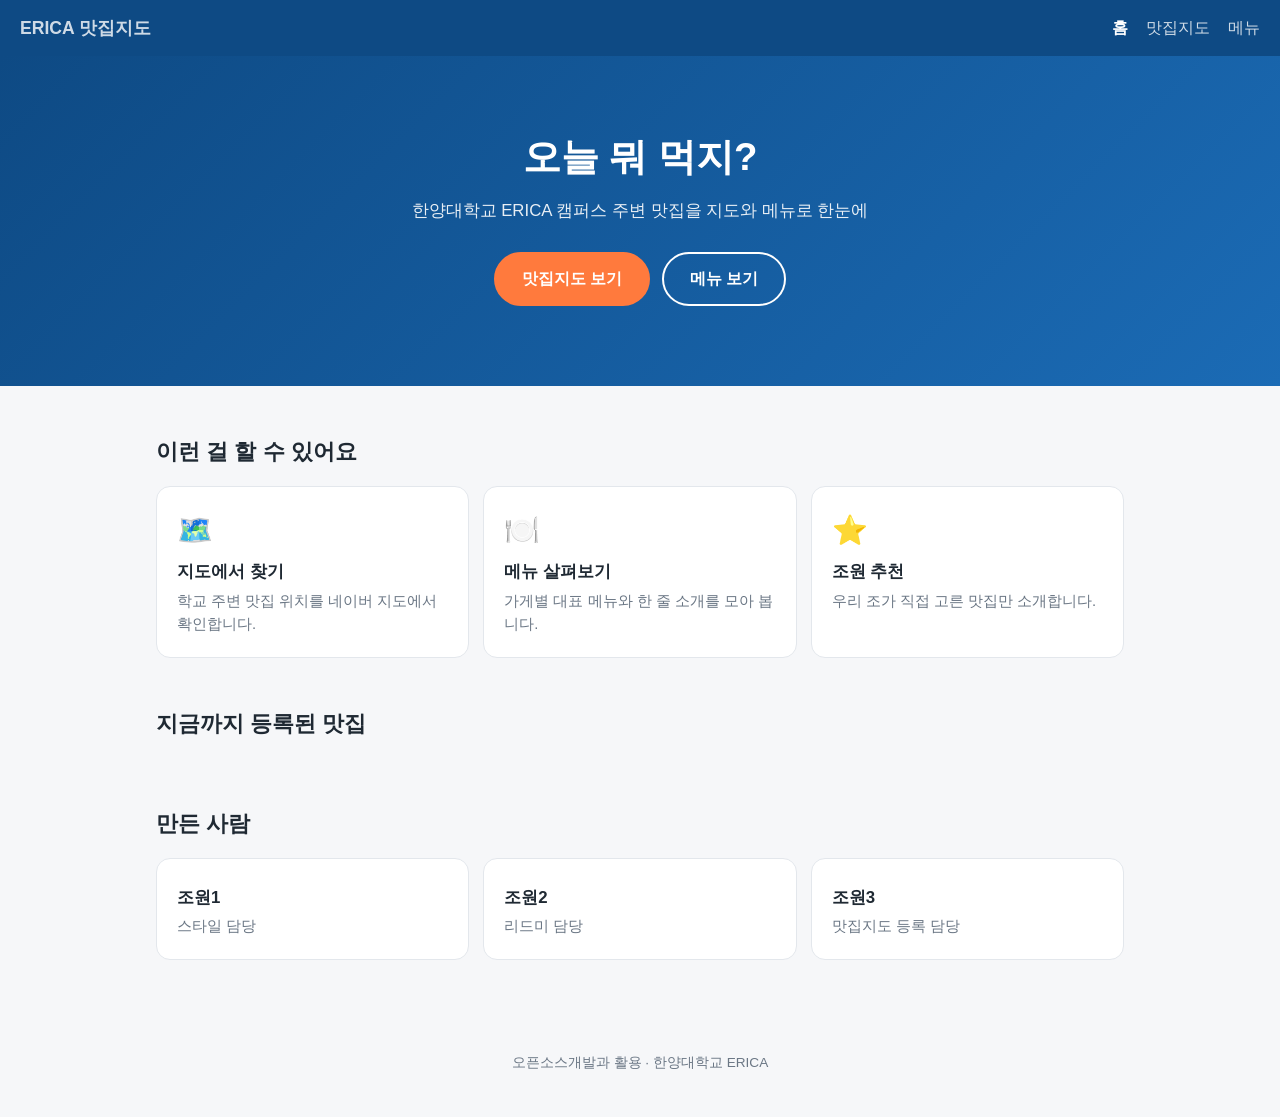
==== index.html @ ca1835ab "첫페이지만들기" ====
<!DOCTYPE html>
<html lang="ko">
<head>
  <meta charset="UTF-8">
  <meta name="viewport" content="width=device-width, initial-scale=1.0">
  <title>ERICA 맛집지도</title>
  <style>
    :root {
      --main: #0e4a84;
      --accent: #ff7a3d;
      --bg: #f6f7f9;
      --card: #ffffff;
      --text: #1f2933;
      --sub: #6b7785;
      --line: #e3e7ec;
    }
    * { box-sizing: border-box; }
    body {
      margin: 0;
      font-family: "Pretendard", "Apple SD Gothic Neo", "Malgun Gothic", sans-serif;
      background: var(--bg);
      color: var(--text);
      line-height: 1.6;
    }
    a { color: inherit; text-decoration: none; }

    /* 상단 메뉴 */
    .nav {
      background: var(--main);
      color: #fff;
      display: flex;
      justify-content: space-between;
      align-items: center;
      padding: 14px 20px;
    }
    .nav .logo { font-weight: 800; font-size: 1.1rem; }
    .nav ul { list-style: none; display: flex; gap: 18px; margin: 0; padding: 0; }
    .nav a { opacity: 0.8; }
    .nav a:hover, .nav a.active { opacity: 1; font-weight: 700; }

    /* 첫 화면 */
    .hero {
      background: linear-gradient(135deg, var(--main), #1b6bb5);
      color: #fff;
      text-align: center;
      padding: 70px 16px 80px;
    }
    .hero h1 { font-size: 2.4rem; margin: 0 0 10px; }
    .hero p { font-size: 1.05rem; opacity: 0.9; margin: 0 0 28px; }
    .buttons { display: flex; gap: 12px; justify-content: center; flex-wrap: wrap; }
    .btn {
      padding: 12px 26px;
      border-radius: 999px;
      font-weight: 700;
      border: 2px solid #fff;
    }
    .btn.primary { background: var(--accent); border-color: var(--accent); }
    .btn:hover { opacity: 0.9; }

    main { max-width: 1000px; margin: 0 auto; padding: 0 16px; }
    section { margin: 48px 0; }
    h2 { font-size: 1.4rem; margin: 0 0 16px; }

    /* 카드 공통 */
    .grid { display: grid; grid-template-columns: repeat(auto-fit, minmax(200px, 1fr)); gap: 14px; }
    .card {
      background: var(--card);
      border: 1px solid var(--line);
      border-radius: 14px;
      padding: 20px;
    }
    .card .icon { font-size: 1.8rem; }
    .card h3 { margin: 6px 0 4px; font-size: 1.05rem; }
    .card p { margin: 0; color: var(--sub); font-size: 0.92rem; }
    a.card:hover { border-color: var(--main); }

    .count { color: var(--accent); font-weight: 800; }

    footer { text-align: center; color: var(--sub); font-size: 0.85rem; padding: 30px 16px; }

    @media (max-width: 600px) {
      .nav { flex-direction: column; gap: 8px; }
      .hero h1 { font-size: 1.8rem; }
    }
  </style>
</head>
<body>
  <!-- 상단 메뉴 -->
  <nav class="nav">
    <a href="index.html" class="logo">ERICA 맛집지도</a>
    <ul>
      <li><a href="index.html" class="active">홈</a></li>
      <li><a href="map.html">맛집지도</a></li>
      <li><a href="menu.html">메뉴</a></li>
    </ul>
  </nav>

  <!-- 첫 화면 -->
  <header class="hero">
    <h1>오늘 뭐 먹지?</h1>
    <p>한양대학교 ERICA 캠퍼스 주변 맛집을 지도와 메뉴로 한눈에</p>
    <div class="buttons">
      <a href="map.html" class="btn primary">맛집지도 보기</a>
      <a href="menu.html" class="btn">메뉴 보기</a>
    </div>
  </header>

  <main>
    <!-- 소개 -->
    <section>
      <h2>이런 걸 할 수 있어요</h2>
      <div class="grid">
        <a href="map.html" class="card">
          <div class="icon">🗺️</div>
          <h3>지도에서 찾기</h3>
          <p>학교 주변 맛집 위치를 네이버 지도에서 확인합니다.</p>
        </a>
        <a href="menu.html" class="card">
          <div class="icon">🍽️</div>
          <h3>메뉴 살펴보기</h3>
          <p>가게별 대표 메뉴와 한 줄 소개를 모아 봅니다.</p>
        </a>
        <div class="card">
          <div class="icon">⭐</div>
          <h3>조원 추천</h3>
          <p>우리 조가 직접 고른 맛집만 소개합니다.</p>
        </div>
      </div>
    </section>

    <!-- 음식 종류별 개수 (data.js에서 자동 계산) -->
    <section>
      <h2>지금까지 등록된 맛집 <span class="count" id="total"></span></h2>
      <div class="grid" id="categories"></div>
    </section>

    <!-- 조원 소개 -->
    <section>
      <h2>만든 사람</h2>
      <div class="grid">
        <div class="card">
          <h3>조원1</h3>
          <p>스타일 담당</p>
        </div>
        <div class="card">
          <h3>조원2</h3>
          <p>리드미 담당</p>
        </div>
        <div class="card">
          <h3>조원3</h3>
          <p>맛집지도 등록 담당</p>
        </div>
      </div>
    </section>
  </main>

  <footer>
    <p>오픈소스개발과 활용 · 한양대학교 ERICA</p>
  </footer>

  <script src="data.js"></script>
  <script>
    // 음식 종류별로 맛집 개수를 세어 카드로 보여줍니다.
    const counts = {};
    RESTAURANTS.forEach((r) => {
      counts[r.category] = (counts[r.category] || 0) + 1;
    });

    document.getElementById("total").textContent = RESTAURANTS.length + "곳";

    const box = document.getElementById("categories");
    Object.keys(counts).forEach((cat) => {
      const a = document.createElement("a");
      a.className = "card";
      a.href = "menu.html?category=" + encodeURIComponent(cat);
      a.innerHTML = "<h3>" + cat + "</h3><p><span class='count'>" + counts[cat] + "곳</span> 보러 가기 →</p>";
      box.appendChild(a);
    });
  </script>
</body>
</html>
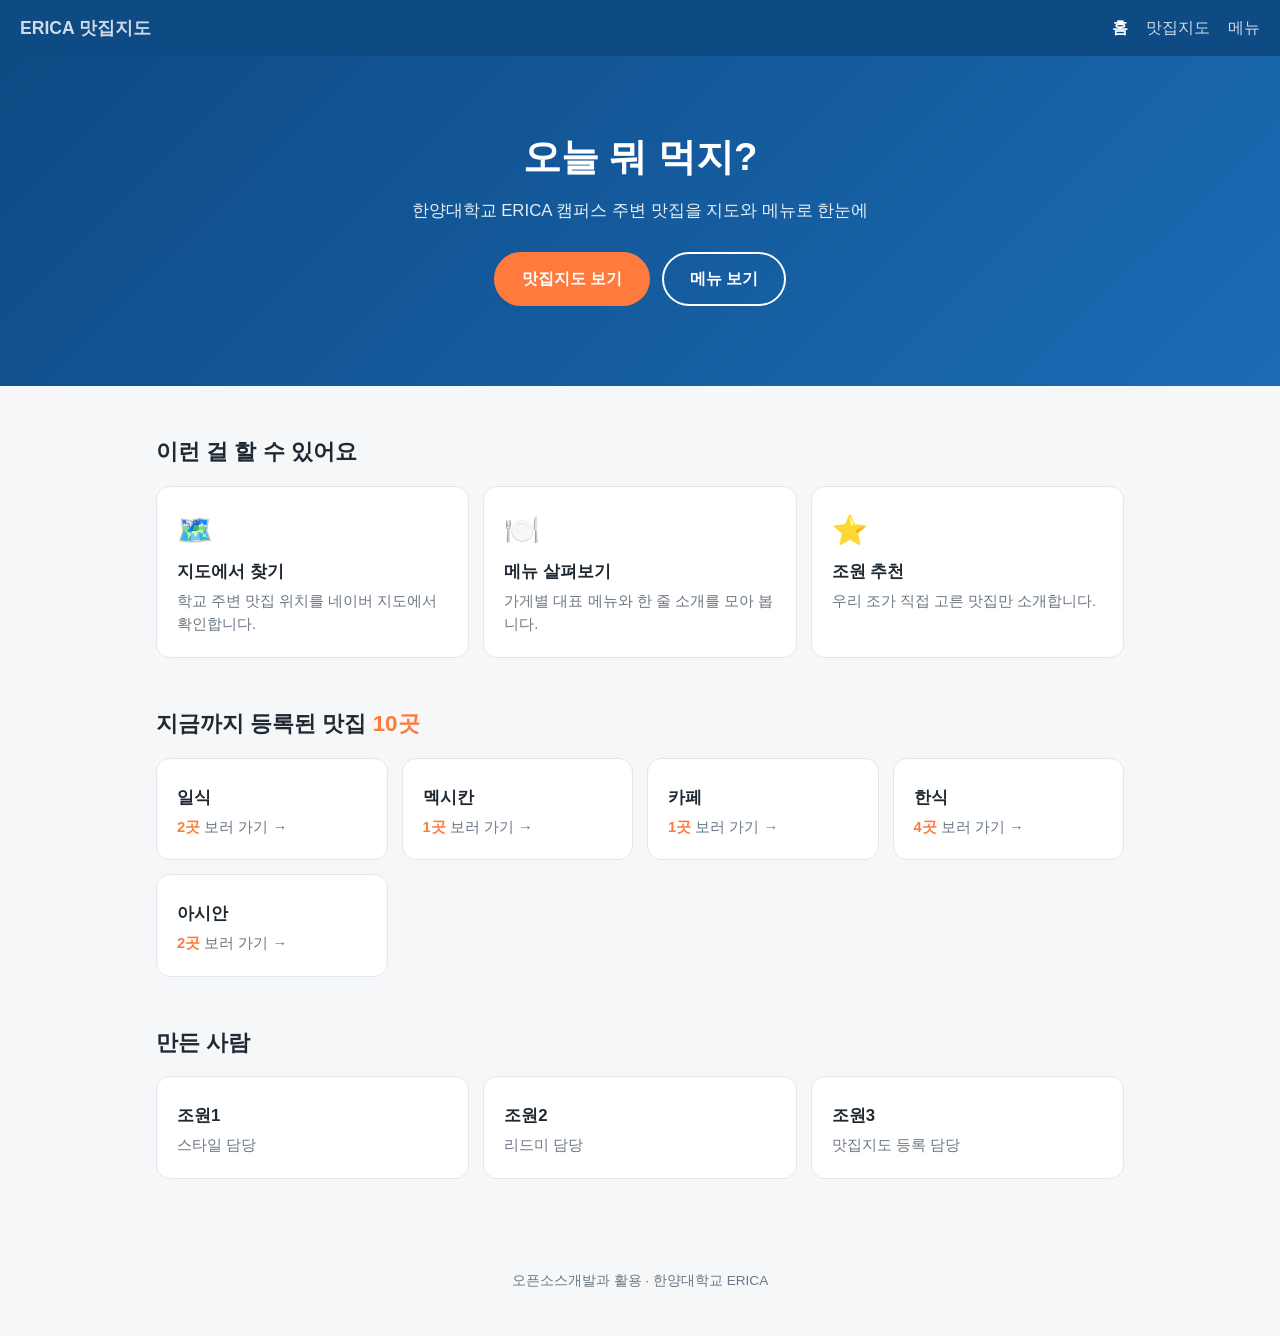
==== commit edcf59f9: "웹사이트 디자인 및 CSS 스타일 개선" ====
--- a/index.html
+++ b/index.html
@@ -1,6 +1,8 @@
 <!DOCTYPE html>
 <html lang="ko">
 <head>
+  <link rel="stylesheet" href="style.css">
+
   <meta charset="UTF-8">
   <meta name="viewport" content="width=device-width, initial-scale=1.0">
   <title>ERICA 맛집지도</title>
@@ -83,12 +85,14 @@
       .hero h1 { font-size: 1.8rem; }
     }
   </style>
+   <link rel="stylesheet" href="style.css">
 </head>
 <body>
   <!-- 상단 메뉴 -->
   <nav class="nav">
     <a href="index.html" class="logo">ERICA 맛집지도</a>
     <ul>
+
       <li><a href="index.html" class="active">홈</a></li>
       <li><a href="map.html">맛집지도</a></li>
       <li><a href="menu.html">메뉴</a></li>
@@ -179,3 +183,4 @@
   </script>
 </body>
 </html>
+
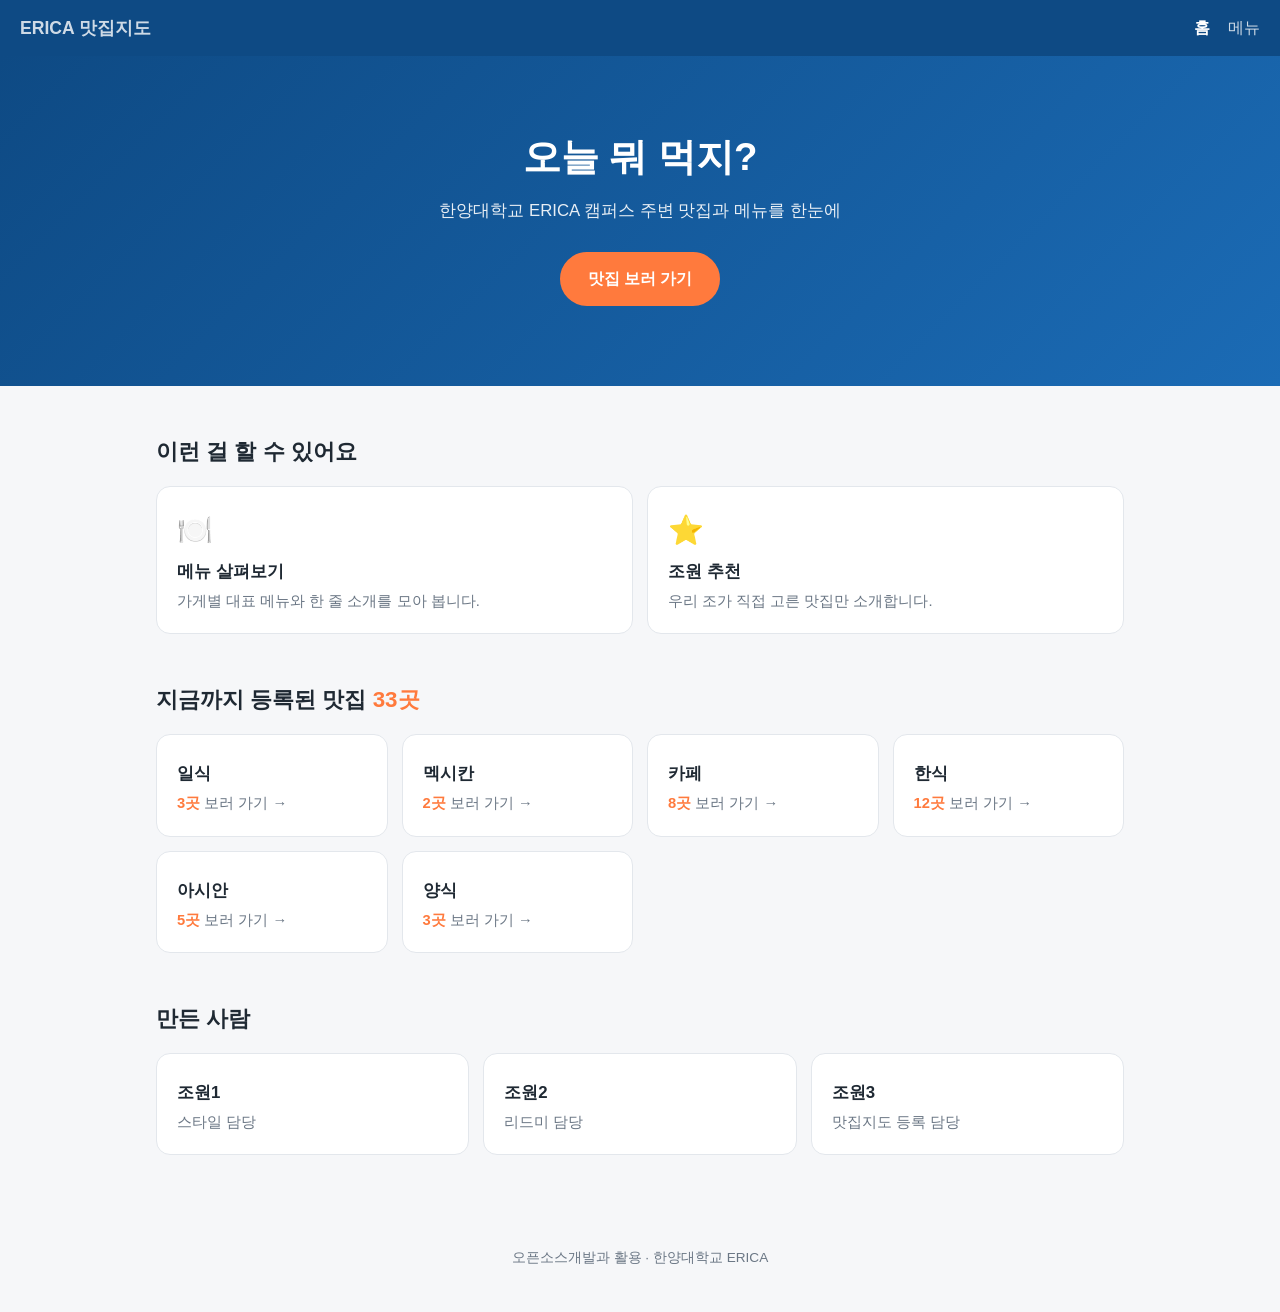
==== commit b6b402dc: "인덱스 수정 Removed duplicate stylesheet link and updated text content." ====
--- a/index.html
+++ b/index.html
@@ -1,8 +1,6 @@
 <!DOCTYPE html>
 <html lang="ko">
 <head>
-  <link rel="stylesheet" href="style.css">
-
   <meta charset="UTF-8">
   <meta name="viewport" content="width=device-width, initial-scale=1.0">
   <title>ERICA 맛집지도</title>
@@ -85,16 +83,15 @@
       .hero h1 { font-size: 1.8rem; }
     }
   </style>
-   <link rel="stylesheet" href="style.css">
+  <!-- 스타일 담당이 만든 디자인 -->
+  <link rel="stylesheet" href="style.css">
 </head>
 <body>
   <!-- 상단 메뉴 -->
   <nav class="nav">
     <a href="index.html" class="logo">ERICA 맛집지도</a>
     <ul>
-
       <li><a href="index.html" class="active">홈</a></li>
-      <li><a href="map.html">맛집지도</a></li>
       <li><a href="menu.html">메뉴</a></li>
     </ul>
   </nav>
@@ -102,10 +99,9 @@
   <!-- 첫 화면 -->
   <header class="hero">
     <h1>오늘 뭐 먹지?</h1>
-    <p>한양대학교 ERICA 캠퍼스 주변 맛집을 지도와 메뉴로 한눈에</p>
+    <p>한양대학교 ERICA 캠퍼스 주변 맛집과 메뉴를 한눈에</p>
     <div class="buttons">
-      <a href="map.html" class="btn primary">맛집지도 보기</a>
-      <a href="menu.html" class="btn">메뉴 보기</a>
+      <a href="menu.html" class="btn primary">맛집 보러 가기</a>
     </div>
   </header>
 
@@ -114,11 +110,6 @@
     <section>
       <h2>이런 걸 할 수 있어요</h2>
       <div class="grid">
-        <a href="map.html" class="card">
-          <div class="icon">🗺️</div>
-          <h3>지도에서 찾기</h3>
-          <p>학교 주변 맛집 위치를 네이버 지도에서 확인합니다.</p>
-        </a>
         <a href="menu.html" class="card">
           <div class="icon">🍽️</div>
           <h3>메뉴 살펴보기</h3>
@@ -183,4 +174,3 @@
   </script>
 </body>
 </html>
-
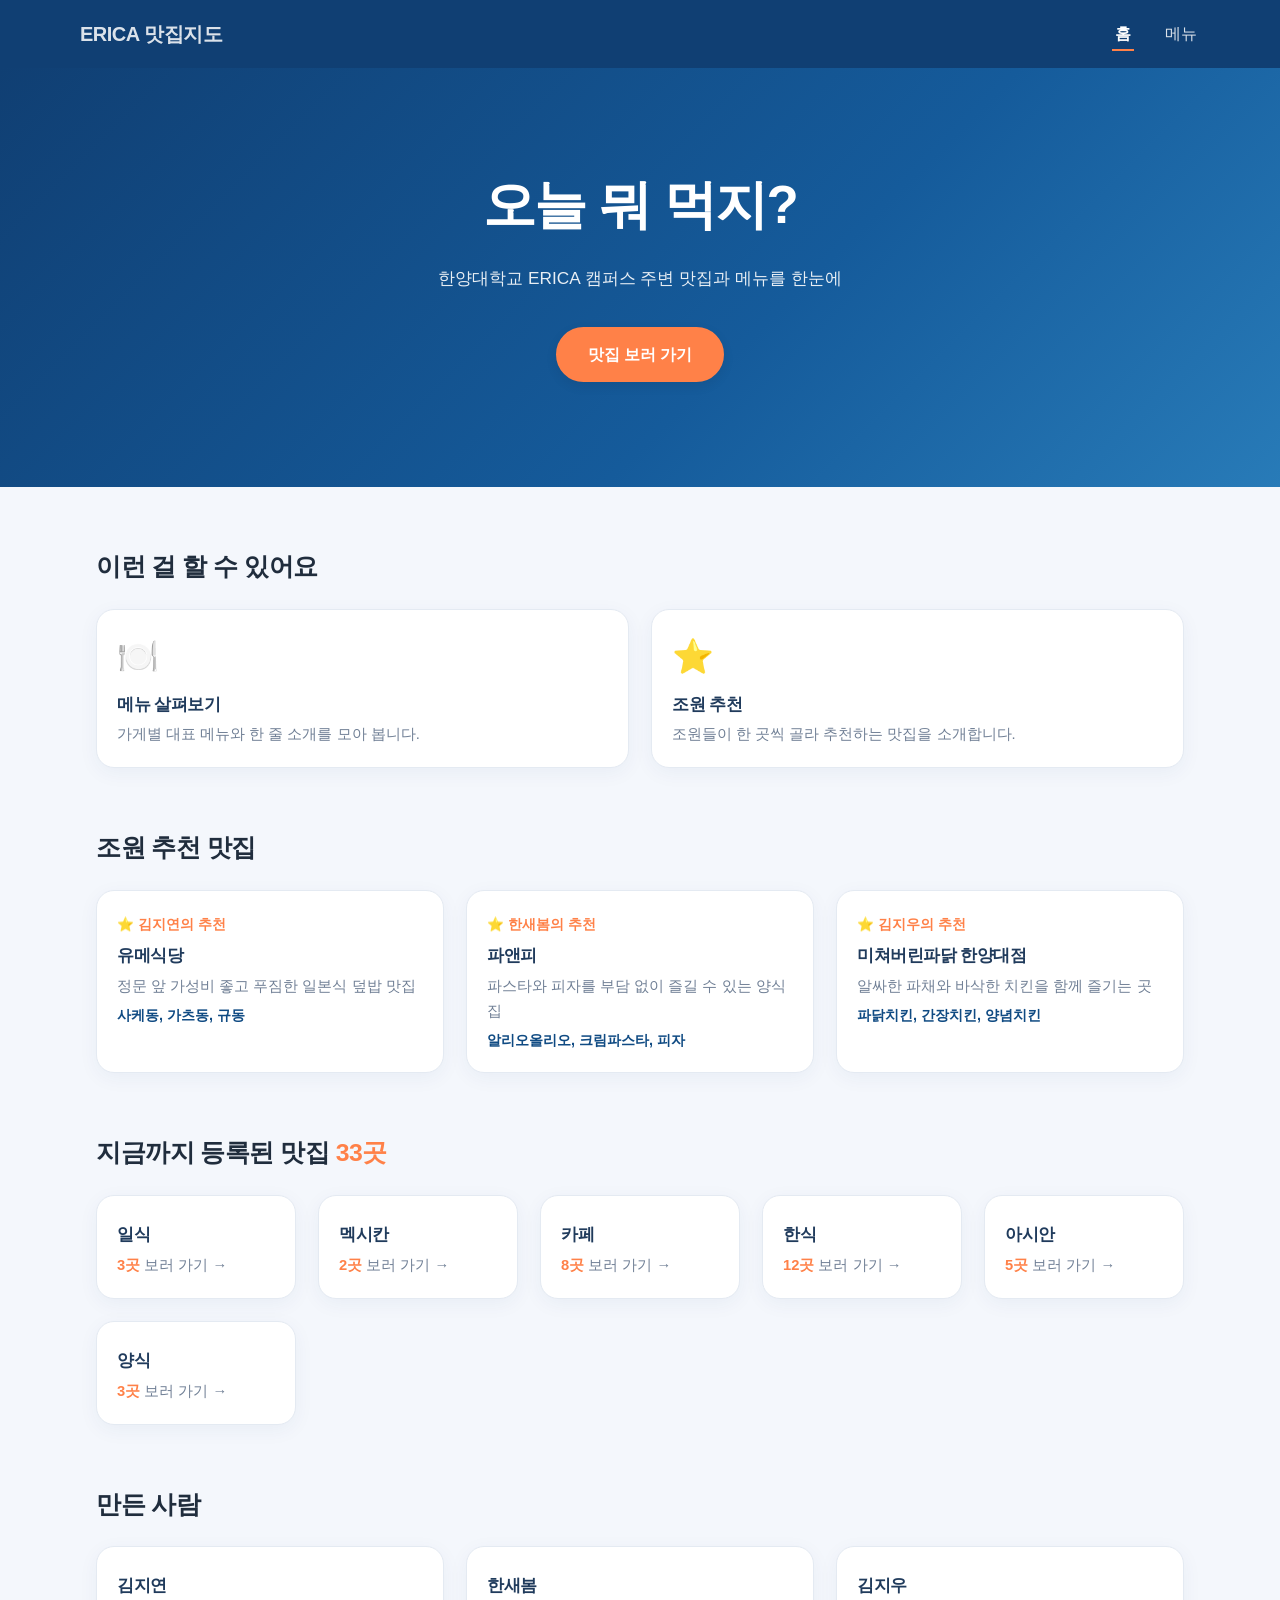
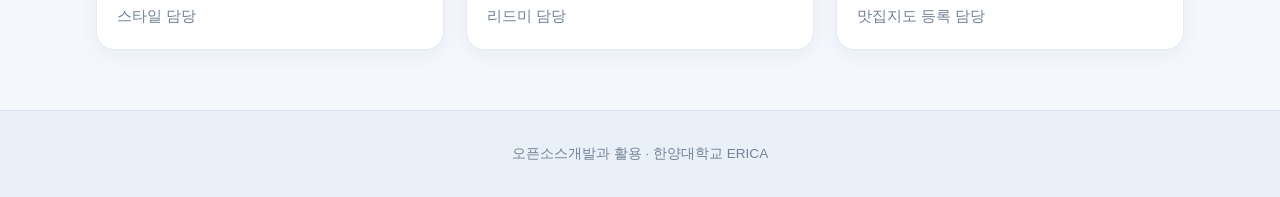
==== commit 4d87f50e: "맛집추천에 관한 수정" ====
--- a/index.html
+++ b/index.html
@@ -76,6 +76,10 @@
 
     .count { color: var(--accent); font-weight: 800; }
 
+    /* 조원 추천 카드 */
+    .pick .who { color: var(--accent); font-weight: 800; font-size: 0.85rem; }
+    .pick .menu { color: var(--main); font-weight: 600; font-size: 0.9rem; margin-top: 4px; }
+
     footer { text-align: center; color: var(--sub); font-size: 0.85rem; padding: 30px 16px; }
 
     @media (max-width: 600px) {
@@ -115,12 +119,18 @@
           <h3>메뉴 살펴보기</h3>
           <p>가게별 대표 메뉴와 한 줄 소개를 모아 봅니다.</p>
         </a>
-        <div class="card">
+        <a href="#picks" class="card">
           <div class="icon">⭐</div>
           <h3>조원 추천</h3>
-          <p>우리 조가 직접 고른 맛집만 소개합니다.</p>
-        </div>
+          <p>조원들이 한 곳씩 골라 추천하는 맛집을 소개합니다.</p>
+        </a>
       </div>
+    </section>
+
+    <!-- 조원 추천 맛집 (data.js의 recommend를 보고 자동으로 만듭니다) -->
+    <section id="picks">
+      <h2>조원 추천 맛집</h2>
+      <div class="grid" id="pick-list"></div>
     </section>
 
     <!-- 음식 종류별 개수 (data.js에서 자동 계산) -->
@@ -134,15 +144,15 @@
       <h2>만든 사람</h2>
       <div class="grid">
         <div class="card">
-          <h3>조원1</h3>
+          <h3>김지연</h3>
           <p>스타일 담당</p>
         </div>
         <div class="card">
-          <h3>조원2</h3>
+          <h3>한새봄</h3>
           <p>리드미 담당</p>
         </div>
         <div class="card">
-          <h3>조원3</h3>
+          <h3>김지우</h3>
           <p>맛집지도 등록 담당</p>
         </div>
       </div>
@@ -171,6 +181,24 @@
       a.innerHTML = "<h3>" + cat + "</h3><p><span class='count'>" + counts[cat] + "곳</span> 보러 가기 →</p>";
       box.appendChild(a);
     });
+
+    // 조원 추천 맛집을 카드로 보여줍니다. (아래 순서대로 나옵니다)
+    const MEMBERS = ["김지연", "한새봄", "김지우"];
+    const pickBox = document.getElementById("pick-list");
+    RESTAURANTS
+      .filter((r) => r.recommend)
+      .sort((a, b) => MEMBERS.indexOf(a.recommend) - MEMBERS.indexOf(b.recommend))
+      .forEach((r) => {
+        const a = document.createElement("a");
+        a.className = "card pick";
+        a.href = "menu.html?category=" + encodeURIComponent(r.category);
+        a.innerHTML =
+          "<span class='who'>⭐ " + r.recommend + "의 추천</span>" +
+          "<h3>" + r.name + "</h3>" +
+          "<p>" + r.comment + "</p>" +
+          "<p class='menu'>" + r.menu + "</p>";
+        pickBox.appendChild(a);
+      });
   </script>
 </body>
 </html>
--- a/style.css
+++ b/style.css
@@ -0,0 +1,375 @@
+
+/* ========================================
+   ERICA 맛집지도 - 공통 디자인
+   스타일 담당
+======================================== */
+
+/* 1. 전체 색상 */
+:root {
+  --main: #104b83;
+  --accent: #ff8148;
+  --bg: #f4f7fc;
+  --card: #ffffff;
+  --text: #202d3d;
+  --sub: #718096;
+  --line: #e4eaf2;
+}
+
+html {
+  scroll-behavior: smooth;
+}
+
+body {
+  background: var(--bg);
+  color: var(--text);
+  -webkit-font-smoothing: antialiased;
+}
+
+a, button, input {
+  transition: all 0.25s ease;
+}
+
+/* 2. 상단 네비게이션 */
+.nav {
+  background: #103f73;
+  padding: 18px max(24px, calc((100% - 1120px) / 2));
+  box-shadow: 0 3px 15px rgba(0,0,0,0.08);
+  gap: 16px;
+}
+
+.nav .logo {
+  font-size: 1.25rem;
+  font-weight: 800;
+  letter-spacing: -0.5px;
+  white-space: nowrap;
+}
+
+.nav ul {
+  gap: 28px;
+}
+
+.nav a {
+  opacity: 0.85;
+}
+
+.nav a:hover,
+.nav a.active {
+  opacity: 1;
+  color: #ffffff;
+}
+
+.nav ul a {
+  padding: 7px 3px;
+  border-bottom: 2px solid transparent;
+}
+
+.nav ul a:hover,
+.nav ul a.active {
+  border-bottom-color: var(--accent);
+}
+
+/* 3. 메인 첫 화면 */
+.hero {
+  background: linear-gradient(
+    135deg,
+    #103f73 0%,
+    #155b9b 60%,
+    #287bb8 100%
+  );
+  padding: 95px 20px 105px;
+}
+
+.hero h1 {
+  font-size: clamp(2.2rem, 5vw, 3.3rem);
+  font-weight: 800;
+  letter-spacing: -1.5px;
+  margin-bottom: 16px;
+}
+
+.hero p {
+  font-size: 1.08rem;
+  line-height: 1.8;
+  margin-bottom: 32px;
+}
+
+.buttons {
+  gap: 14px;
+}
+
+.btn {
+  display: inline-block;
+  padding: 13px 30px;
+  border-radius: 50px;
+  font-weight: 700;
+  box-shadow: 0 4px 12px rgba(0,0,0,0.08);
+}
+
+.btn.primary {
+  background: var(--accent);
+  border-color: var(--accent);
+  color: white;
+}
+
+.btn:hover {
+  opacity: 1;
+  transform: translateY(-3px);
+  box-shadow: 0 8px 20px rgba(0,0,0,0.16);
+}
+
+/* 4. 본문 공통 */
+main {
+  max-width: 1120px;
+}
+
+section {
+  margin: 60px 0;
+}
+
+h1, h2, h3 {
+  letter-spacing: -0.5px;
+}
+
+section h2 {
+  font-size: 1.55rem;
+  font-weight: 800;
+  margin-bottom: 22px;
+}
+
+/* 5. 공통 카드 디자인 */
+.grid {
+  gap: 22px;
+}
+
+.card {
+  background: white;
+  border: 1px solid var(--line);
+  border-radius: 18px;
+  box-shadow: 0 5px 20px rgba(16,63,115,0.05);
+  transition:
+    transform 0.25s ease,
+    box-shadow 0.25s ease,
+    border-color 0.25s ease;
+}
+
+.card:hover {
+  transform: translateY(-5px);
+  box-shadow: 0 12px 28px rgba(16,63,115,0.12);
+  border-color: #b9d2e9;
+}
+
+.card h3,
+.card h2 {
+  color: #203b5c;
+}
+
+.card p {
+  line-height: 1.7;
+}
+
+.card .icon {
+  font-size: 2.1rem;
+  margin-bottom: 8px;
+}
+
+.count {
+  color: var(--accent);
+  font-weight: 800;
+}
+
+/* 6. 메뉴 페이지 제목 */
+main > h1 {
+  color: var(--main);
+  font-size: 2rem;
+  font-weight: 800;
+  margin-top: 18px;
+}
+
+.desc {
+  color: var(--sub);
+  line-height: 1.8;
+  margin-bottom: 30px;
+}
+
+/* 7. 검색창 */
+#search {
+  background: white;
+  border: 1px solid #dce5ef;
+  border-radius: 14px;
+  padding: 15px 18px;
+  font-family: inherit;
+  box-shadow: 0 3px 12px rgba(16,63,115,0.04);
+  outline: none;
+}
+
+#search:focus {
+  border-color: var(--main);
+  box-shadow: 0 0 0 4px rgba(16,75,131,0.1);
+}
+
+#search::placeholder {
+  color: #9aa8b7;
+}
+
+/* 8. 음식 종류 필터 버튼 */
+.filters {
+  gap: 10px;
+}
+
+.filters button {
+  background: white;
+  border: 1px solid #dfe6ee;
+  padding: 9px 18px;
+  border-radius: 30px;
+  font-family: inherit;
+  font-weight: 600;
+  color: #536478;
+}
+
+.filters button:hover {
+  background: #eaf2fa;
+  border-color: #9bbfdf;
+  color: var(--main);
+}
+
+.filters button.active,
+.filters button.active:hover {
+  background: var(--main);
+  border-color: var(--main);
+  color: white;
+  box-shadow: 0 4px 12px rgba(16,75,131,0.2);
+}
+
+/* 9. 음식 메뉴 카드 */
+#list .card {
+  padding: 24px;
+  gap: 12px;
+}
+
+#list .card h2 {
+  font-size: 1.25rem;
+  font-weight: 800;
+}
+
+.badge {
+  background: #fff0e7;
+  color: #e76b32;
+  border-radius: 30px;
+  padding: 5px 12px;
+  font-size: 0.78rem;
+}
+
+.menus {
+  gap: 8px;
+}
+
+.menus span {
+  background: #edf4fc;
+  color: #18558c;
+  border-radius: 8px;
+  padding: 5px 12px;
+}
+
+.meta {
+  color: #8895a5;
+}
+
+.card .link {
+  display: inline-block;
+  color: var(--main);
+  font-weight: 700;
+  padding-top: 10px;
+}
+
+.card .link:hover {
+  color: var(--accent);
+}
+
+/* 10. 결과가 없을 때 */
+.empty:not([hidden]) {
+  background: white;
+  border: 1px dashed #ccd8e5;
+  border-radius: 16px;
+  padding: 48px 20px;
+  margin-top: 20px;
+}
+
+/* 11. 하단 푸터 */
+footer {
+  background: #eaf0f7;
+  color: #738397;
+  padding: 32px 16px;
+  margin-top: 60px;
+  border-top: 1px solid #dce5ef;
+}
+
+footer p {
+  margin: 0;
+}
+
+/* 12. 스마트폰 반응형 */
+@media (max-width: 600px) {
+  .nav {
+    flex-direction: column;
+    padding: 18px 12px;
+    gap: 12px;
+  }
+
+  .nav ul {
+    gap: 20px;
+    justify-content: center;
+  }
+
+  .hero {
+    padding: 65px 18px 75px;
+  }
+
+  .hero h1 {
+    font-size: 2.1rem;
+  }
+
+  .hero p {
+    font-size: 0.95rem;
+  }
+
+  .btn {
+    padding: 11px 20px;
+    font-size: 0.9rem;
+  }
+
+  main {
+    padding-left: 18px;
+    padding-right: 18px;
+  }
+
+  section {
+    margin: 42px 0;
+  }
+
+  .grid {
+    gap: 14px;
+  }
+
+  #list .card {
+    padding: 20px;
+  }
+
+  .filters {
+    gap: 8px;
+  }
+
+  .filters button {
+    padding: 8px 13px;
+  }
+}
+
+/* 움직임 최소화 설정 존중 */
+@media (prefers-reduced-motion: reduce) {
+  html {
+    scroll-behavior: auto;
+  }
+
+  *, *::before, *::after {
+    transition: none !important;
+  }
+}
+
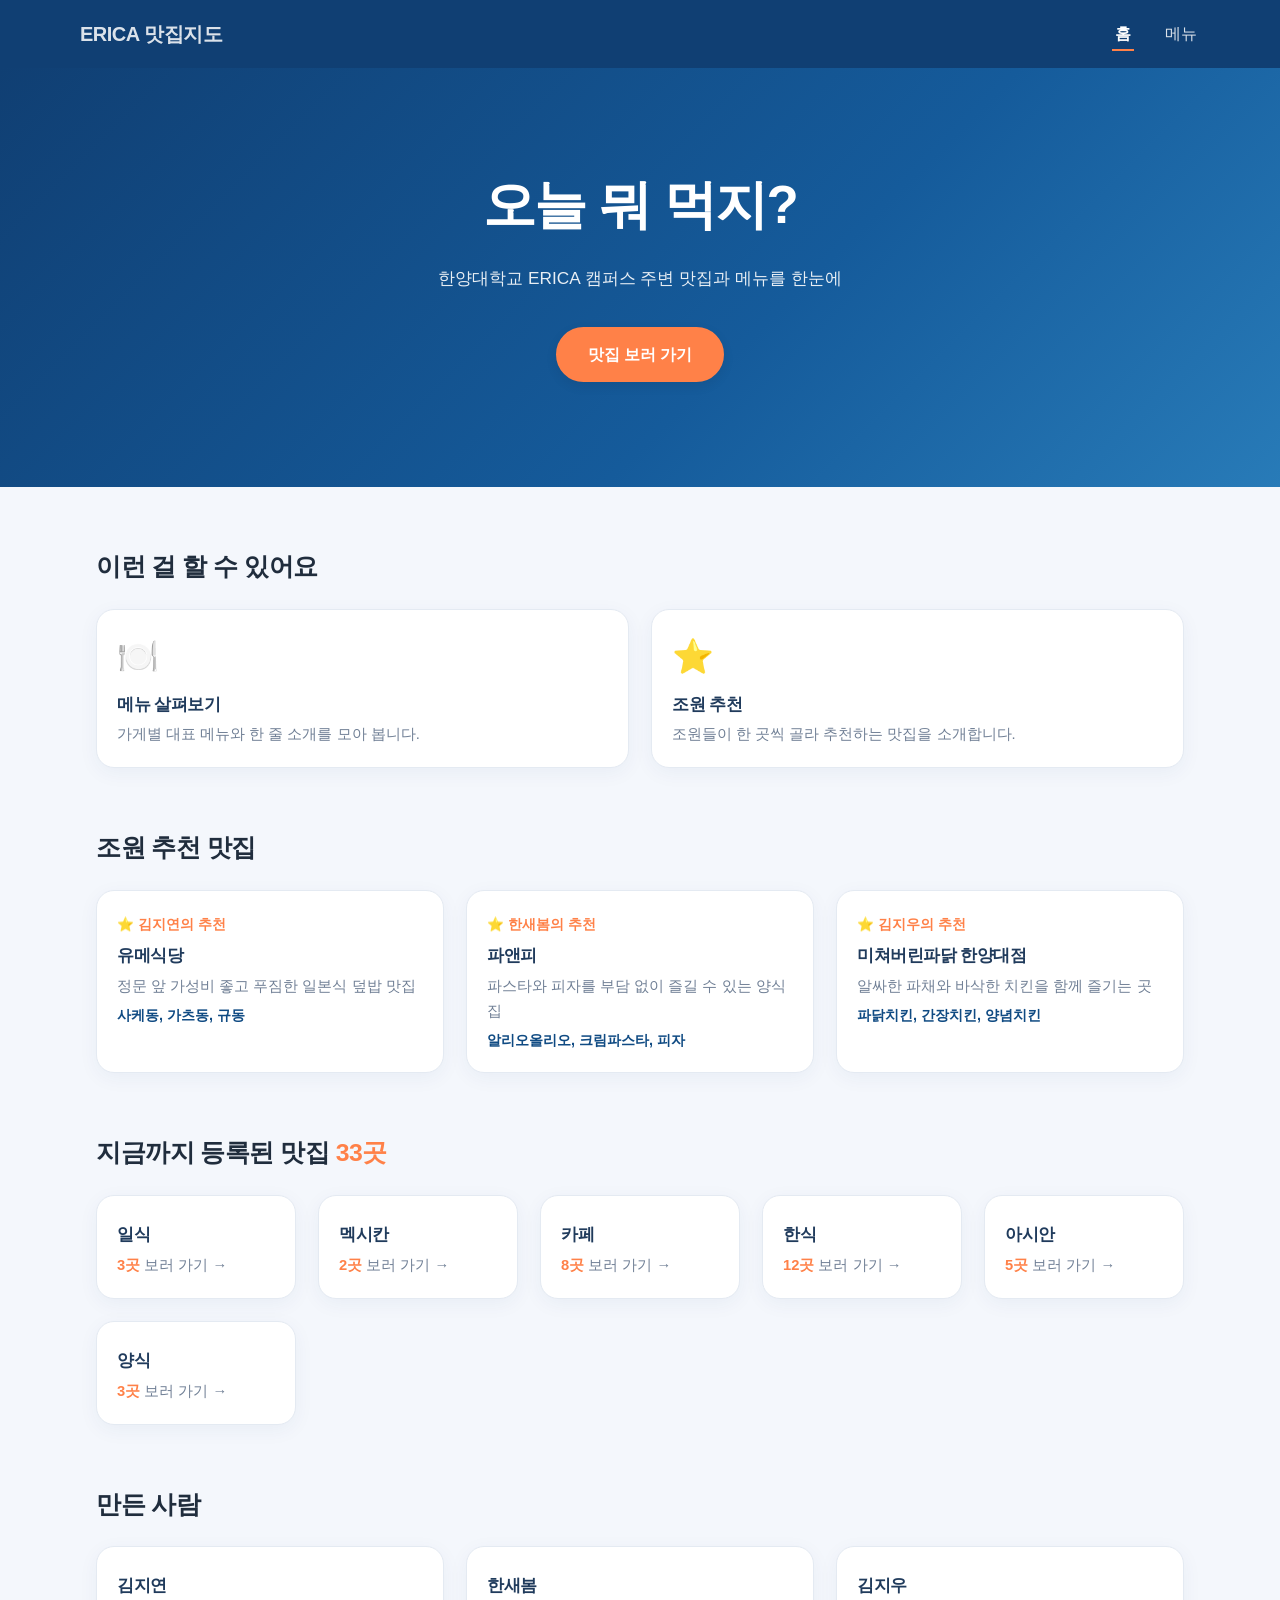
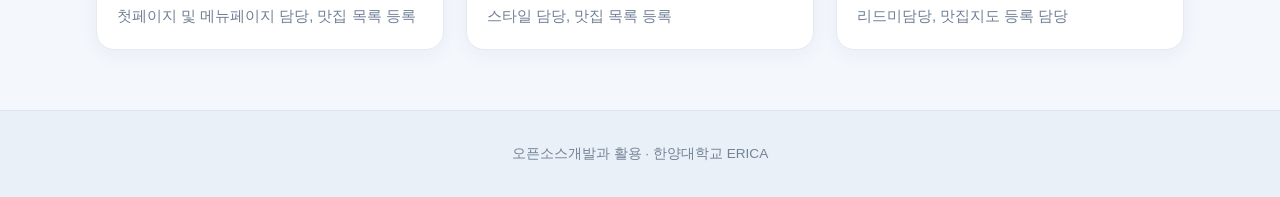
==== commit fb473622: "역할 수정" ====
--- a/index.html
+++ b/index.html
@@ -145,15 +145,15 @@
       <div class="grid">
         <div class="card">
           <h3>김지연</h3>
-          <p>스타일 담당</p>
+          <p>첫페이지 및 메뉴페이지 담당, 맛집 목록 등록</p>
         </div>
         <div class="card">
           <h3>한새봄</h3>
-          <p>리드미 담당</p>
+          <p>스타일 담당, 맛집 목록 등록</p>
         </div>
         <div class="card">
           <h3>김지우</h3>
-          <p>맛집지도 등록 담당</p>
+          <p>리드미담당, 맛집지도 등록 담당</p>
         </div>
       </div>
     </section>
